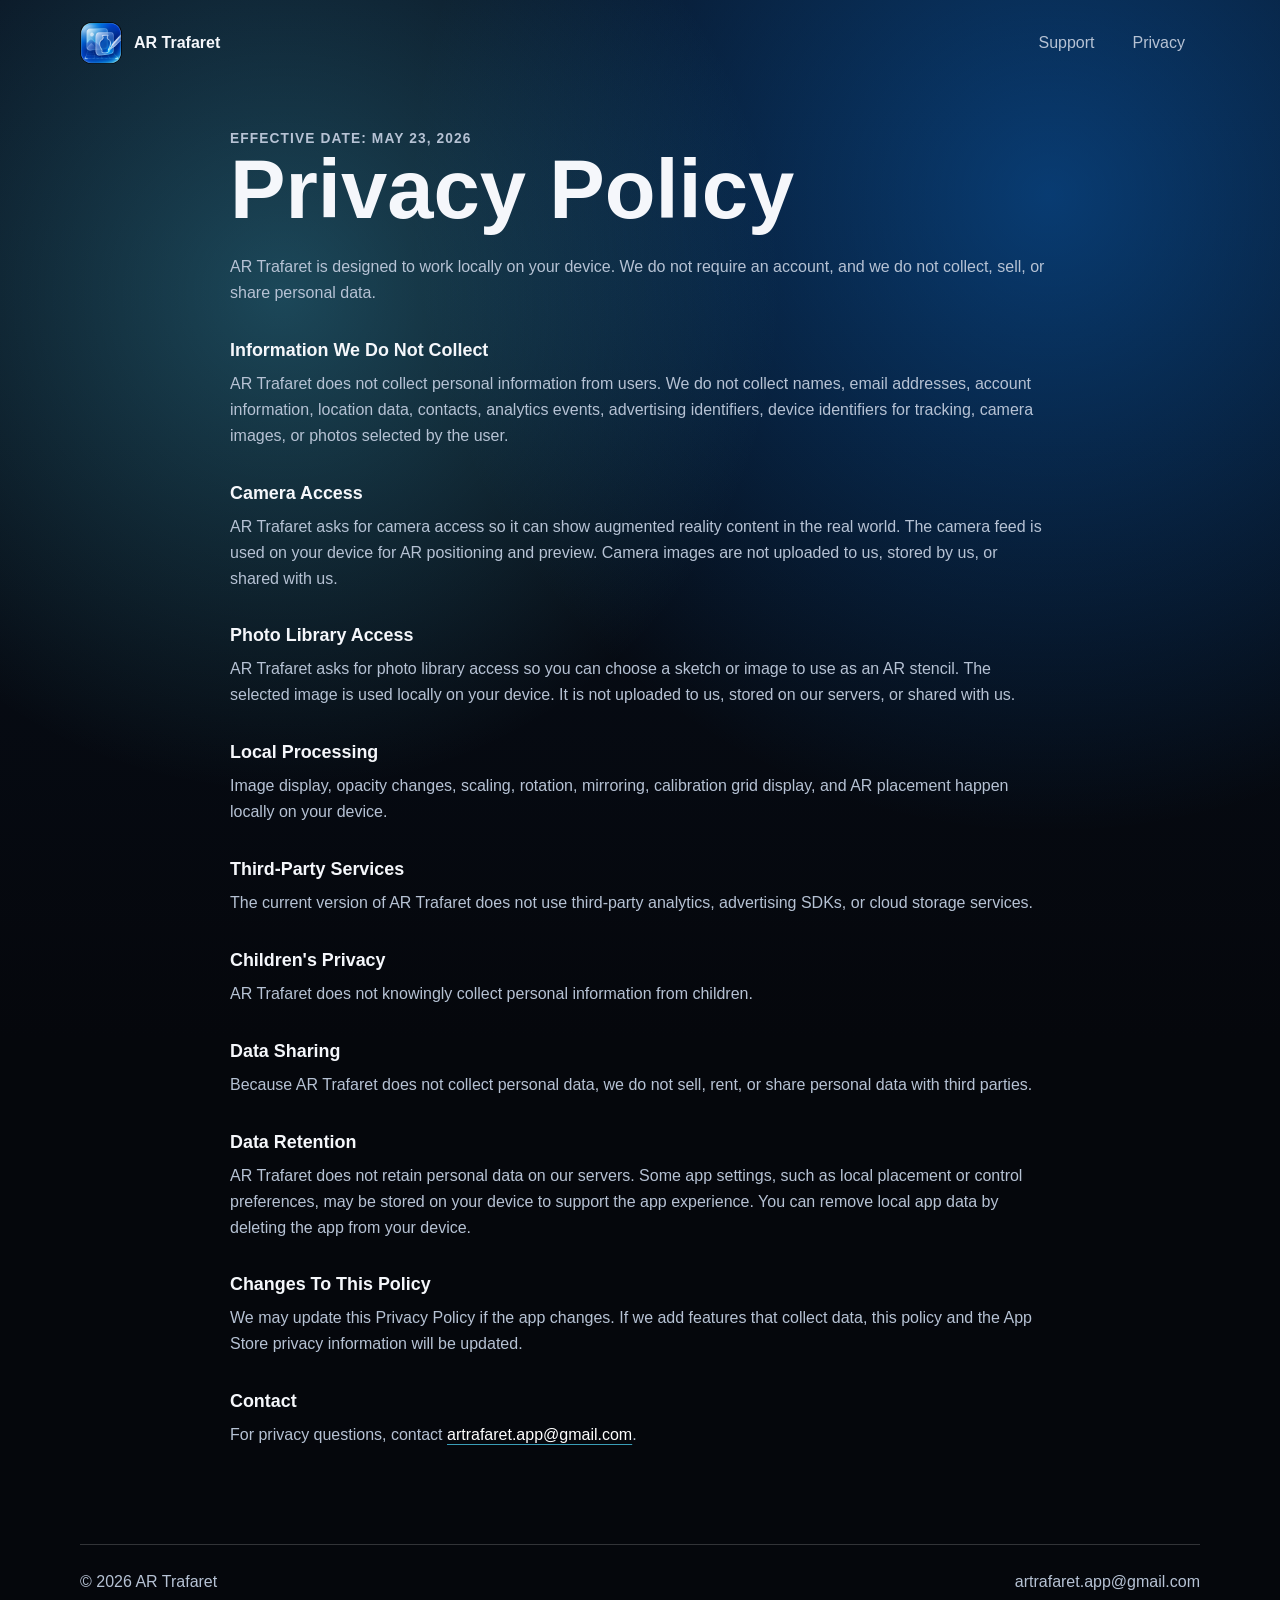
==== privacy.html @ 72edb491 "Add files via upload" ====
<!doctype html>
<html lang="en">
<head>
  <meta charset="utf-8">
  <meta name="viewport" content="width=device-width, initial-scale=1">
  <title>Privacy Policy - AR Trafaret</title>
  <meta name="description" content="Privacy Policy for AR Trafaret.">
  <link rel="stylesheet" href="styles.css">
</head>
<body>
  <header class="site-header">
    <a class="brand" href="index.html" aria-label="AR Trafaret home">
      <img src="assets/app-icon.png" alt="">
      <span>AR Trafaret</span>
    </a>
    <nav>
      <a href="support.html">Support</a>
      <a href="privacy.html">Privacy</a>
    </nav>
  </header>

  <main class="document">
    <p class="eyebrow">Effective date: May 23, 2026</p>
    <h1>Privacy Policy</h1>
    <p>AR Trafaret is designed to work locally on your device. We do not require an account, and we do not collect, sell, or share personal data.</p>

    <h2>Information We Do Not Collect</h2>
    <p>AR Trafaret does not collect personal information from users. We do not collect names, email addresses, account information, location data, contacts, analytics events, advertising identifiers, device identifiers for tracking, camera images, or photos selected by the user.</p>

    <h2>Camera Access</h2>
    <p>AR Trafaret asks for camera access so it can show augmented reality content in the real world. The camera feed is used on your device for AR positioning and preview. Camera images are not uploaded to us, stored by us, or shared with us.</p>

    <h2>Photo Library Access</h2>
    <p>AR Trafaret asks for photo library access so you can choose a sketch or image to use as an AR stencil. The selected image is used locally on your device. It is not uploaded to us, stored on our servers, or shared with us.</p>

    <h2>Local Processing</h2>
    <p>Image display, opacity changes, scaling, rotation, mirroring, calibration grid display, and AR placement happen locally on your device.</p>

    <h2>Third-Party Services</h2>
    <p>The current version of AR Trafaret does not use third-party analytics, advertising SDKs, or cloud storage services.</p>

    <h2>Children's Privacy</h2>
    <p>AR Trafaret does not knowingly collect personal information from children.</p>

    <h2>Data Sharing</h2>
    <p>Because AR Trafaret does not collect personal data, we do not sell, rent, or share personal data with third parties.</p>

    <h2>Data Retention</h2>
    <p>AR Trafaret does not retain personal data on our servers. Some app settings, such as local placement or control preferences, may be stored on your device to support the app experience. You can remove local app data by deleting the app from your device.</p>

    <h2>Changes To This Policy</h2>
    <p>We may update this Privacy Policy if the app changes. If we add features that collect data, this policy and the App Store privacy information will be updated.</p>

    <h2>Contact</h2>
    <p>For privacy questions, contact <a href="mailto:artrafaret.app@gmail.com">artrafaret.app@gmail.com</a>.</p>
  </main>

  <footer>
    <span>© 2026 AR Trafaret</span>
    <a href="mailto:artrafaret.app@gmail.com">artrafaret.app@gmail.com</a>
  </footer>
</body>
</html>
---- styles.css ----
:root {
  color-scheme: dark;
  --bg: #05070c;
  --panel: rgba(255, 255, 255, 0.08);
  --panel-strong: rgba(255, 255, 255, 0.14);
  --text: #f5f7fb;
  --muted: #b6c2d4;
  --line: rgba(255, 255, 255, 0.18);
  --blue: #0a84ff;
  --cyan: #52ddff;
}

* {
  box-sizing: border-box;
}

body {
  margin: 0;
  min-height: 100vh;
  font-family: -apple-system, BlinkMacSystemFont, "SF Pro Display", "SF Pro Text", "Segoe UI", sans-serif;
  color: var(--text);
  background:
    radial-gradient(circle at 22% 18%, rgba(82, 221, 255, 0.28), transparent 30%),
    radial-gradient(circle at 82% 12%, rgba(10, 132, 255, 0.38), transparent 36%),
    linear-gradient(180deg, #08111f 0%, var(--bg) 64%);
}

a {
  color: inherit;
}

.site-header {
  display: flex;
  align-items: center;
  justify-content: space-between;
  width: min(1120px, calc(100% - 32px));
  margin: 0 auto;
  padding: 22px 0;
}

.brand {
  display: inline-flex;
  align-items: center;
  gap: 12px;
  text-decoration: none;
  font-weight: 700;
}

.brand img {
  width: 42px;
  height: 42px;
  border-radius: 12px;
}

nav {
  display: flex;
  gap: 8px;
}

nav a {
  padding: 10px 14px;
  color: var(--muted);
  text-decoration: none;
  border: 1px solid transparent;
  border-radius: 14px;
}

nav a:hover {
  color: var(--text);
  border-color: var(--line);
  background: var(--panel);
}

.hero {
  display: grid;
  grid-template-columns: minmax(0, 1fr) minmax(280px, 420px);
  align-items: center;
  gap: 52px;
  width: min(1120px, calc(100% - 32px));
  min-height: calc(100vh - 180px);
  margin: 0 auto;
  padding: 34px 0 78px;
}

.eyebrow {
  margin: 0 0 14px;
  color: var(--cyan);
  font-size: 0.86rem;
  font-weight: 700;
  letter-spacing: 0.08em;
  text-transform: uppercase;
}

h1 {
  margin: 0;
  max-width: 780px;
  font-size: clamp(3rem, 7vw, 6.4rem);
  line-height: 0.96;
  letter-spacing: 0;
}

.lead {
  max-width: 620px;
  margin: 24px 0 0;
  color: var(--muted);
  font-size: clamp(1.2rem, 2vw, 1.6rem);
  line-height: 1.38;
}

.hero-visual {
  position: relative;
}

.hero-visual img {
  display: block;
  width: 100%;
  border-radius: 26%;
  filter: drop-shadow(0 32px 80px rgba(0, 132, 255, 0.34));
}

.features {
  display: grid;
  grid-template-columns: repeat(3, 1fr);
  gap: 14px;
  width: min(1120px, calc(100% - 32px));
  margin: -42px auto 64px;
}

article {
  min-height: 180px;
  padding: 22px;
  border: 1px solid var(--line);
  border-radius: 24px;
  background: var(--panel);
  backdrop-filter: blur(22px);
}

article h2,
.document h2 {
  margin: 0 0 10px;
  font-size: 1.12rem;
}

article p,
.document p {
  margin: 0;
  color: var(--muted);
  line-height: 1.62;
}

.document {
  width: min(820px, calc(100% - 32px));
  margin: 0 auto 72px;
  padding: 42px 0 24px;
}

.document h1 {
  margin-bottom: 24px;
  font-size: clamp(2.6rem, 7vw, 5.2rem);
}

.document h2 {
  margin-top: 34px;
}

.document a {
  color: white;
  text-decoration-color: rgba(82, 221, 255, 0.7);
  text-underline-offset: 4px;
}

footer {
  display: flex;
  justify-content: space-between;
  gap: 18px;
  width: min(1120px, calc(100% - 32px));
  margin: 0 auto;
  padding: 28px 0 34px;
  color: var(--muted);
  border-top: 1px solid var(--line);
}

footer a {
  color: var(--muted);
  text-decoration: none;
}

@media (max-width: 760px) {
  .site-header,
  footer {
    align-items: flex-start;
    flex-direction: column;
  }

  .hero {
    grid-template-columns: 1fr;
    min-height: auto;
    padding-top: 22px;
  }

  .hero-visual {
    max-width: 320px;
  }

  .features {
    grid-template-columns: 1fr;
    margin-top: 0;
  }
}
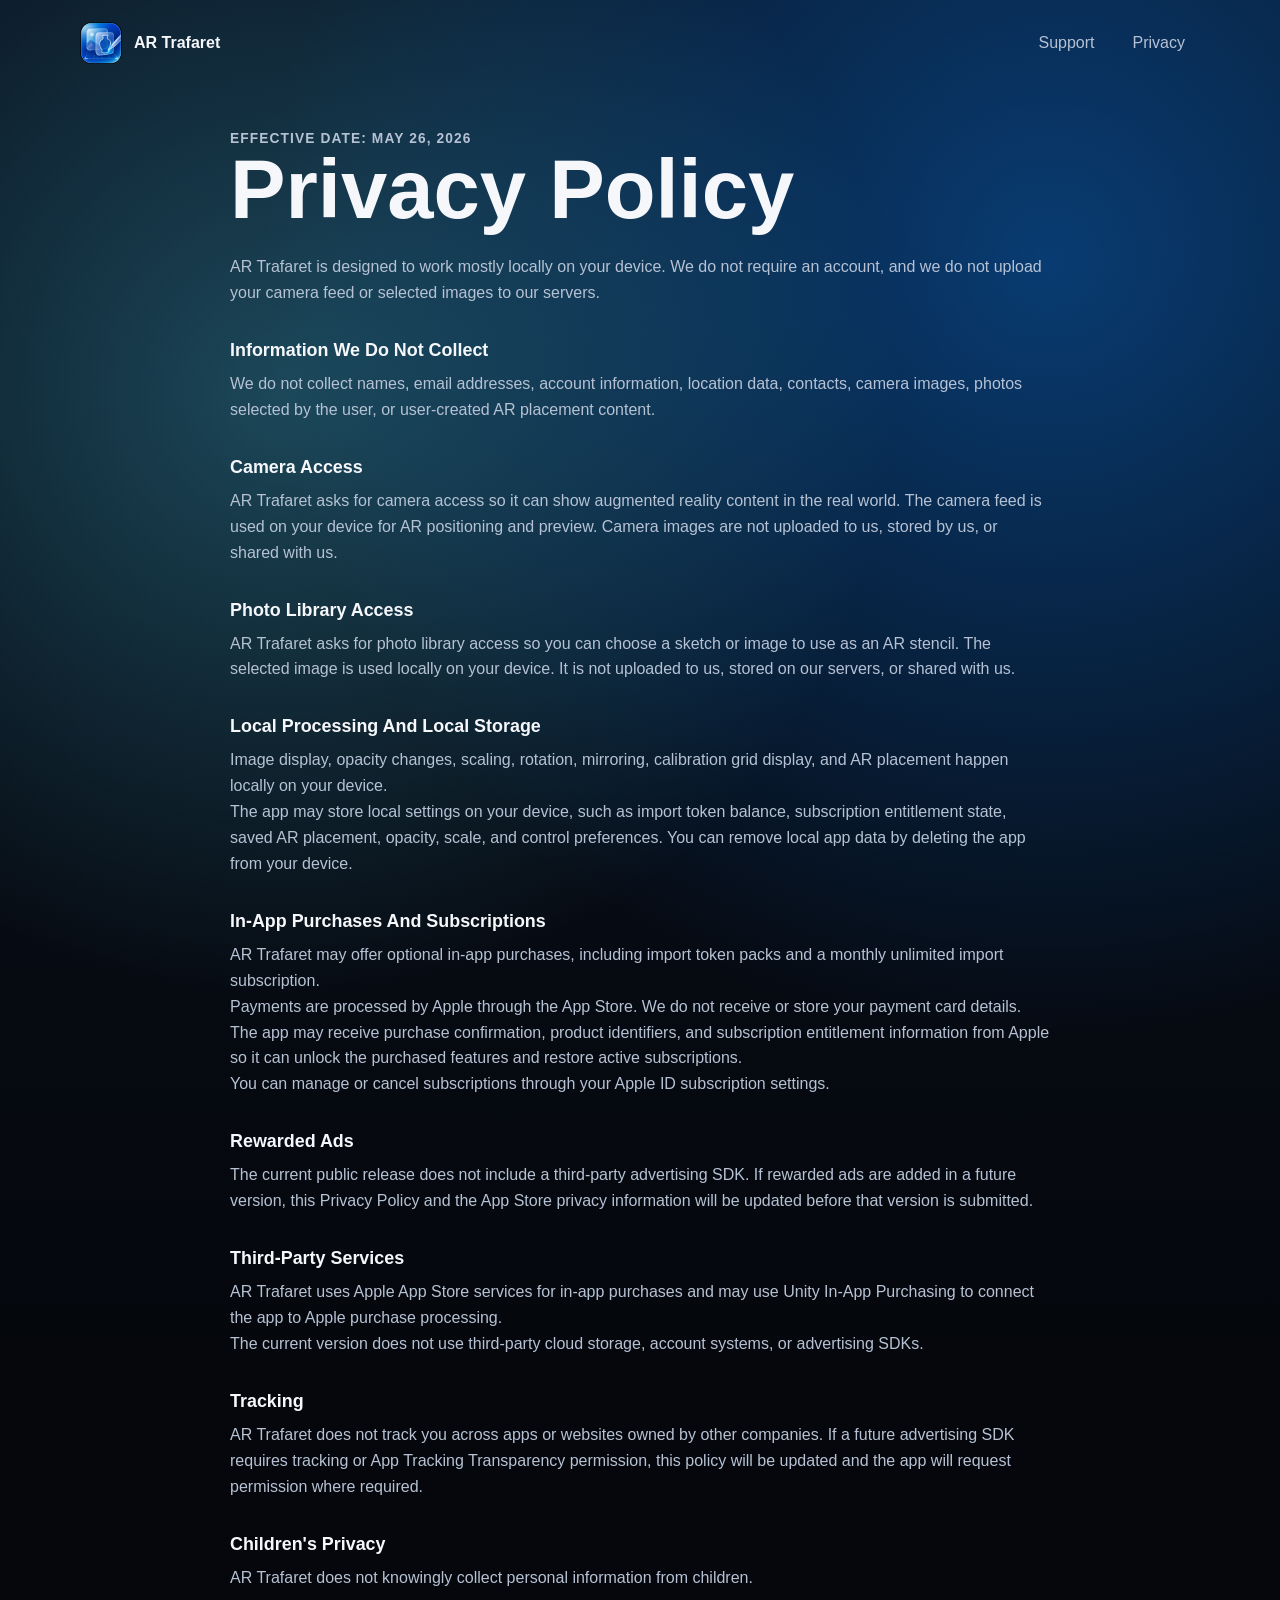
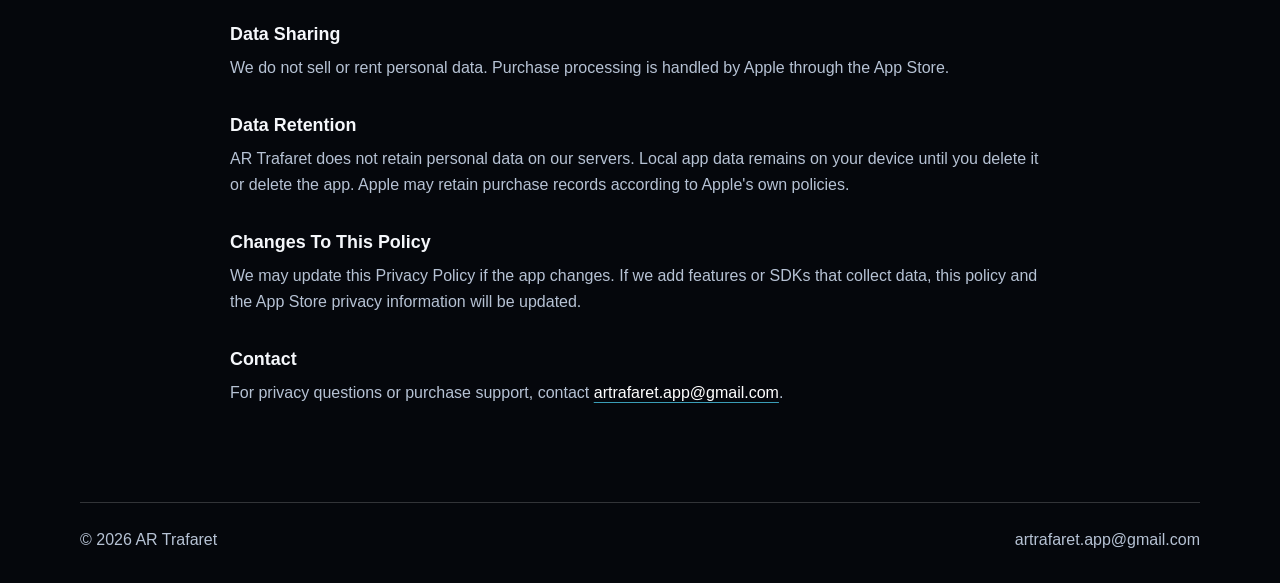
==== commit 5367f275: "Update privacy and purchase support pages" ====
--- a/privacy.html
+++ b/privacy.html
@@ -20,12 +20,12 @@
   </header>
 
   <main class="document">
-    <p class="eyebrow">Effective date: May 23, 2026</p>
+    <p class="eyebrow">Effective date: May 26, 2026</p>
     <h1>Privacy Policy</h1>
-    <p>AR Trafaret is designed to work locally on your device. We do not require an account, and we do not collect, sell, or share personal data.</p>
+    <p>AR Trafaret is designed to work mostly locally on your device. We do not require an account, and we do not upload your camera feed or selected images to our servers.</p>
 
     <h2>Information We Do Not Collect</h2>
-    <p>AR Trafaret does not collect personal information from users. We do not collect names, email addresses, account information, location data, contacts, analytics events, advertising identifiers, device identifiers for tracking, camera images, or photos selected by the user.</p>
+    <p>We do not collect names, email addresses, account information, location data, contacts, camera images, photos selected by the user, or user-created AR placement content.</p>
 
     <h2>Camera Access</h2>
     <p>AR Trafaret asks for camera access so it can show augmented reality content in the real world. The camera feed is used on your device for AR positioning and preview. Camera images are not uploaded to us, stored by us, or shared with us.</p>
@@ -33,26 +33,39 @@
     <h2>Photo Library Access</h2>
     <p>AR Trafaret asks for photo library access so you can choose a sketch or image to use as an AR stencil. The selected image is used locally on your device. It is not uploaded to us, stored on our servers, or shared with us.</p>
 
-    <h2>Local Processing</h2>
+    <h2>Local Processing And Local Storage</h2>
     <p>Image display, opacity changes, scaling, rotation, mirroring, calibration grid display, and AR placement happen locally on your device.</p>
+    <p>The app may store local settings on your device, such as import token balance, subscription entitlement state, saved AR placement, opacity, scale, and control preferences. You can remove local app data by deleting the app from your device.</p>
+
+    <h2>In-App Purchases And Subscriptions</h2>
+    <p>AR Trafaret may offer optional in-app purchases, including import token packs and a monthly unlimited import subscription.</p>
+    <p>Payments are processed by Apple through the App Store. We do not receive or store your payment card details. The app may receive purchase confirmation, product identifiers, and subscription entitlement information from Apple so it can unlock the purchased features and restore active subscriptions.</p>
+    <p>You can manage or cancel subscriptions through your Apple ID subscription settings.</p>
+
+    <h2>Rewarded Ads</h2>
+    <p>The current public release does not include a third-party advertising SDK. If rewarded ads are added in a future version, this Privacy Policy and the App Store privacy information will be updated before that version is submitted.</p>
 
     <h2>Third-Party Services</h2>
-    <p>The current version of AR Trafaret does not use third-party analytics, advertising SDKs, or cloud storage services.</p>
+    <p>AR Trafaret uses Apple App Store services for in-app purchases and may use Unity In-App Purchasing to connect the app to Apple purchase processing.</p>
+    <p>The current version does not use third-party cloud storage, account systems, or advertising SDKs.</p>
+
+    <h2>Tracking</h2>
+    <p>AR Trafaret does not track you across apps or websites owned by other companies. If a future advertising SDK requires tracking or App Tracking Transparency permission, this policy will be updated and the app will request permission where required.</p>
 
     <h2>Children's Privacy</h2>
     <p>AR Trafaret does not knowingly collect personal information from children.</p>
 
     <h2>Data Sharing</h2>
-    <p>Because AR Trafaret does not collect personal data, we do not sell, rent, or share personal data with third parties.</p>
+    <p>We do not sell or rent personal data. Purchase processing is handled by Apple through the App Store.</p>
 
     <h2>Data Retention</h2>
-    <p>AR Trafaret does not retain personal data on our servers. Some app settings, such as local placement or control preferences, may be stored on your device to support the app experience. You can remove local app data by deleting the app from your device.</p>
+    <p>AR Trafaret does not retain personal data on our servers. Local app data remains on your device until you delete it or delete the app. Apple may retain purchase records according to Apple's own policies.</p>
 
     <h2>Changes To This Policy</h2>
-    <p>We may update this Privacy Policy if the app changes. If we add features that collect data, this policy and the App Store privacy information will be updated.</p>
+    <p>We may update this Privacy Policy if the app changes. If we add features or SDKs that collect data, this policy and the App Store privacy information will be updated.</p>
 
     <h2>Contact</h2>
-    <p>For privacy questions, contact <a href="mailto:artrafaret.app@gmail.com">artrafaret.app@gmail.com</a>.</p>
+    <p>For privacy questions or purchase support, contact <a href="mailto:artrafaret.app@gmail.com">artrafaret.app@gmail.com</a>.</p>
   </main>
 
   <footer>
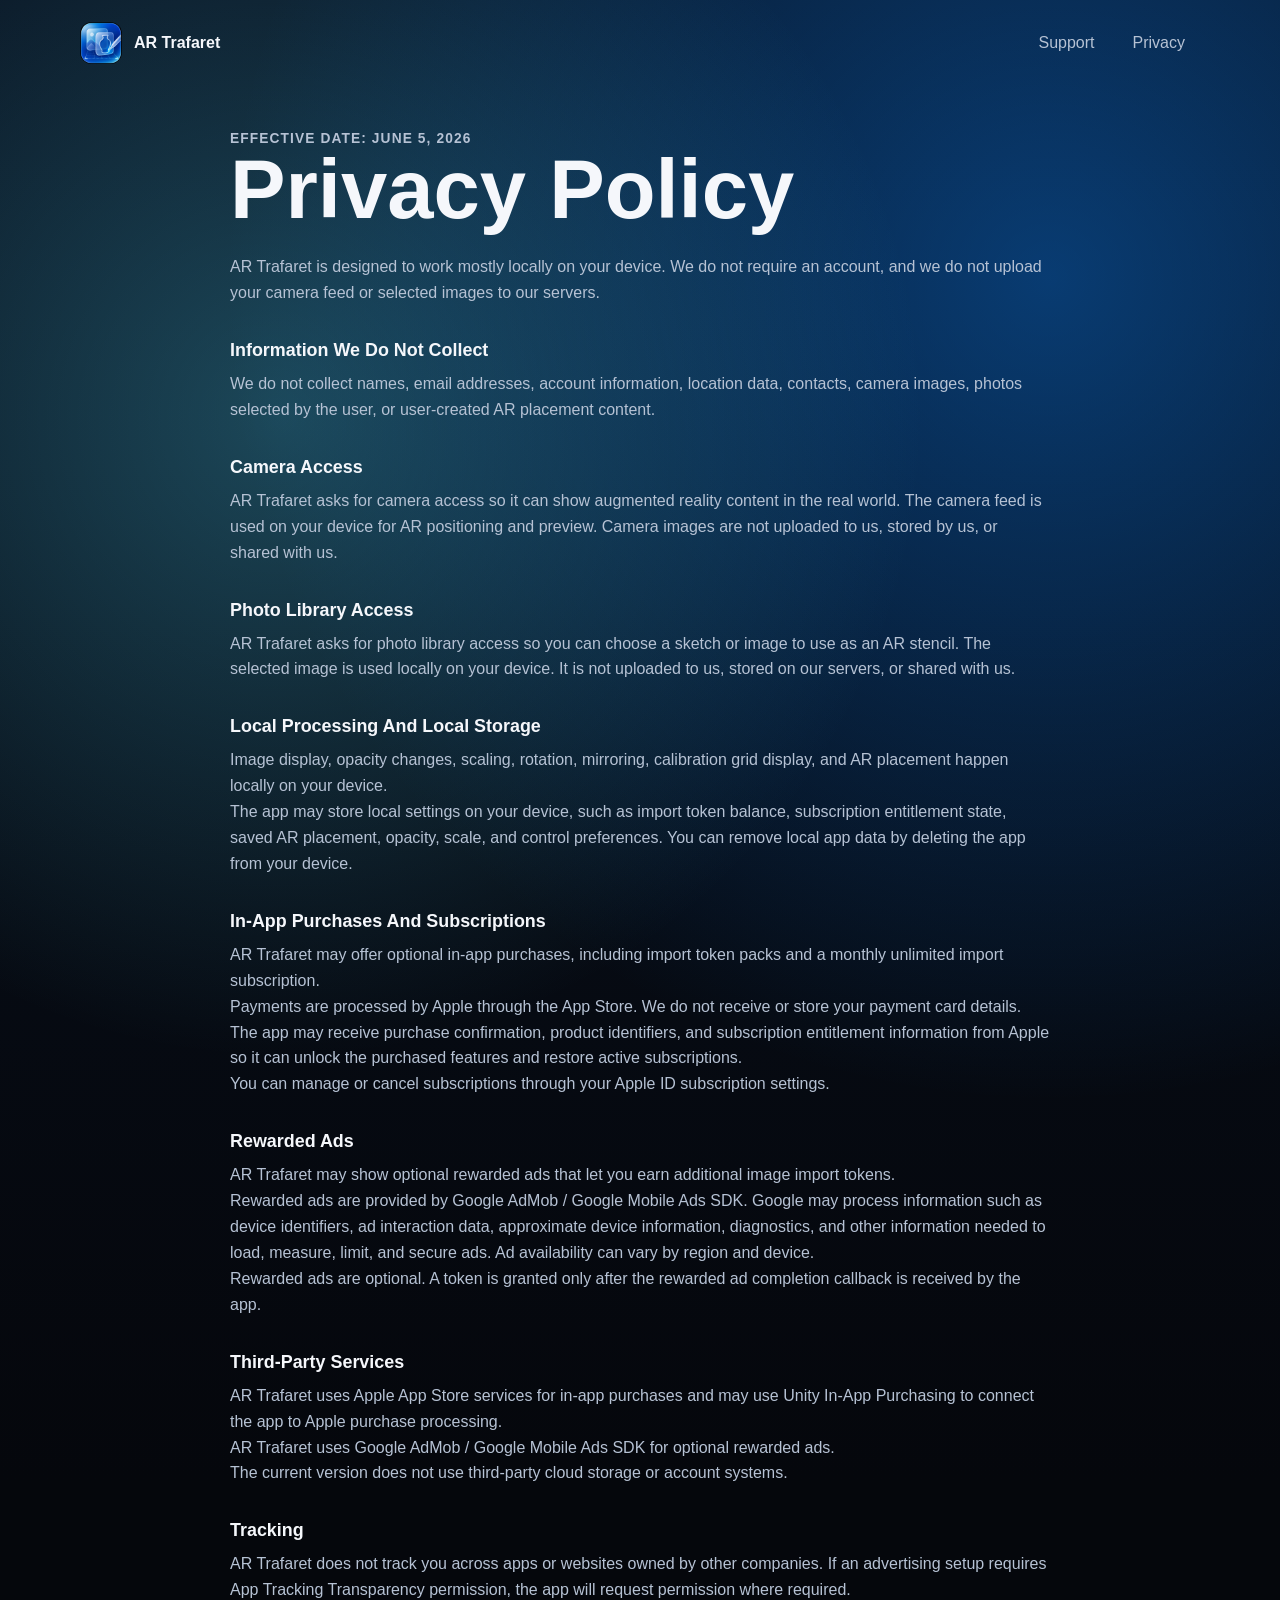
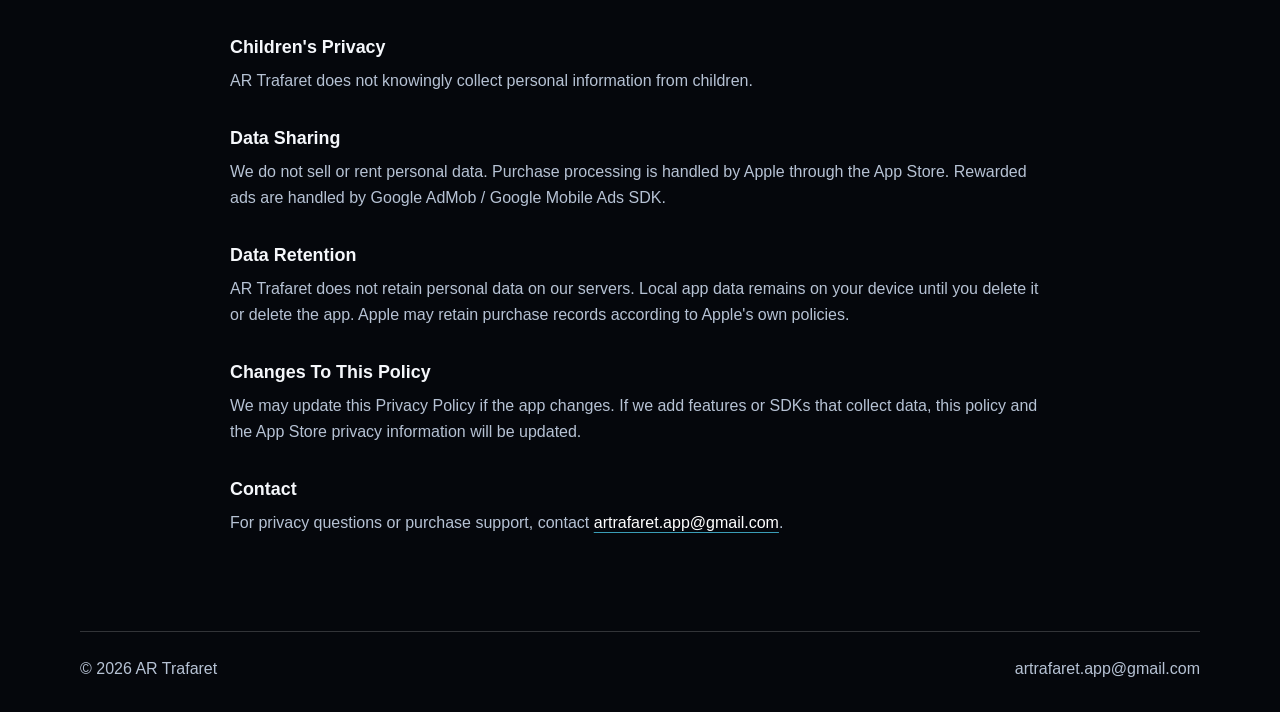
==== commit 91c23857: "Update privacy policy for rewarded ads" ====
--- a/privacy.html
+++ b/privacy.html
@@ -20,7 +20,7 @@
   </header>
 
   <main class="document">
-    <p class="eyebrow">Effective date: May 26, 2026</p>
+    <p class="eyebrow">Effective date: June 5, 2026</p>
     <h1>Privacy Policy</h1>
     <p>AR Trafaret is designed to work mostly locally on your device. We do not require an account, and we do not upload your camera feed or selected images to our servers.</p>
 
@@ -43,20 +43,23 @@
     <p>You can manage or cancel subscriptions through your Apple ID subscription settings.</p>
 
     <h2>Rewarded Ads</h2>
-    <p>The current public release does not include a third-party advertising SDK. If rewarded ads are added in a future version, this Privacy Policy and the App Store privacy information will be updated before that version is submitted.</p>
+    <p>AR Trafaret may show optional rewarded ads that let you earn additional image import tokens.</p>
+    <p>Rewarded ads are provided by Google AdMob / Google Mobile Ads SDK. Google may process information such as device identifiers, ad interaction data, approximate device information, diagnostics, and other information needed to load, measure, limit, and secure ads. Ad availability can vary by region and device.</p>
+    <p>Rewarded ads are optional. A token is granted only after the rewarded ad completion callback is received by the app.</p>
 
     <h2>Third-Party Services</h2>
     <p>AR Trafaret uses Apple App Store services for in-app purchases and may use Unity In-App Purchasing to connect the app to Apple purchase processing.</p>
-    <p>The current version does not use third-party cloud storage, account systems, or advertising SDKs.</p>
+    <p>AR Trafaret uses Google AdMob / Google Mobile Ads SDK for optional rewarded ads.</p>
+    <p>The current version does not use third-party cloud storage or account systems.</p>
 
     <h2>Tracking</h2>
-    <p>AR Trafaret does not track you across apps or websites owned by other companies. If a future advertising SDK requires tracking or App Tracking Transparency permission, this policy will be updated and the app will request permission where required.</p>
+    <p>AR Trafaret does not track you across apps or websites owned by other companies. If an advertising setup requires App Tracking Transparency permission, the app will request permission where required.</p>
 
     <h2>Children's Privacy</h2>
     <p>AR Trafaret does not knowingly collect personal information from children.</p>
 
     <h2>Data Sharing</h2>
-    <p>We do not sell or rent personal data. Purchase processing is handled by Apple through the App Store.</p>
+    <p>We do not sell or rent personal data. Purchase processing is handled by Apple through the App Store. Rewarded ads are handled by Google AdMob / Google Mobile Ads SDK.</p>
 
     <h2>Data Retention</h2>
     <p>AR Trafaret does not retain personal data on our servers. Local app data remains on your device until you delete it or delete the app. Apple may retain purchase records according to Apple's own policies.</p>
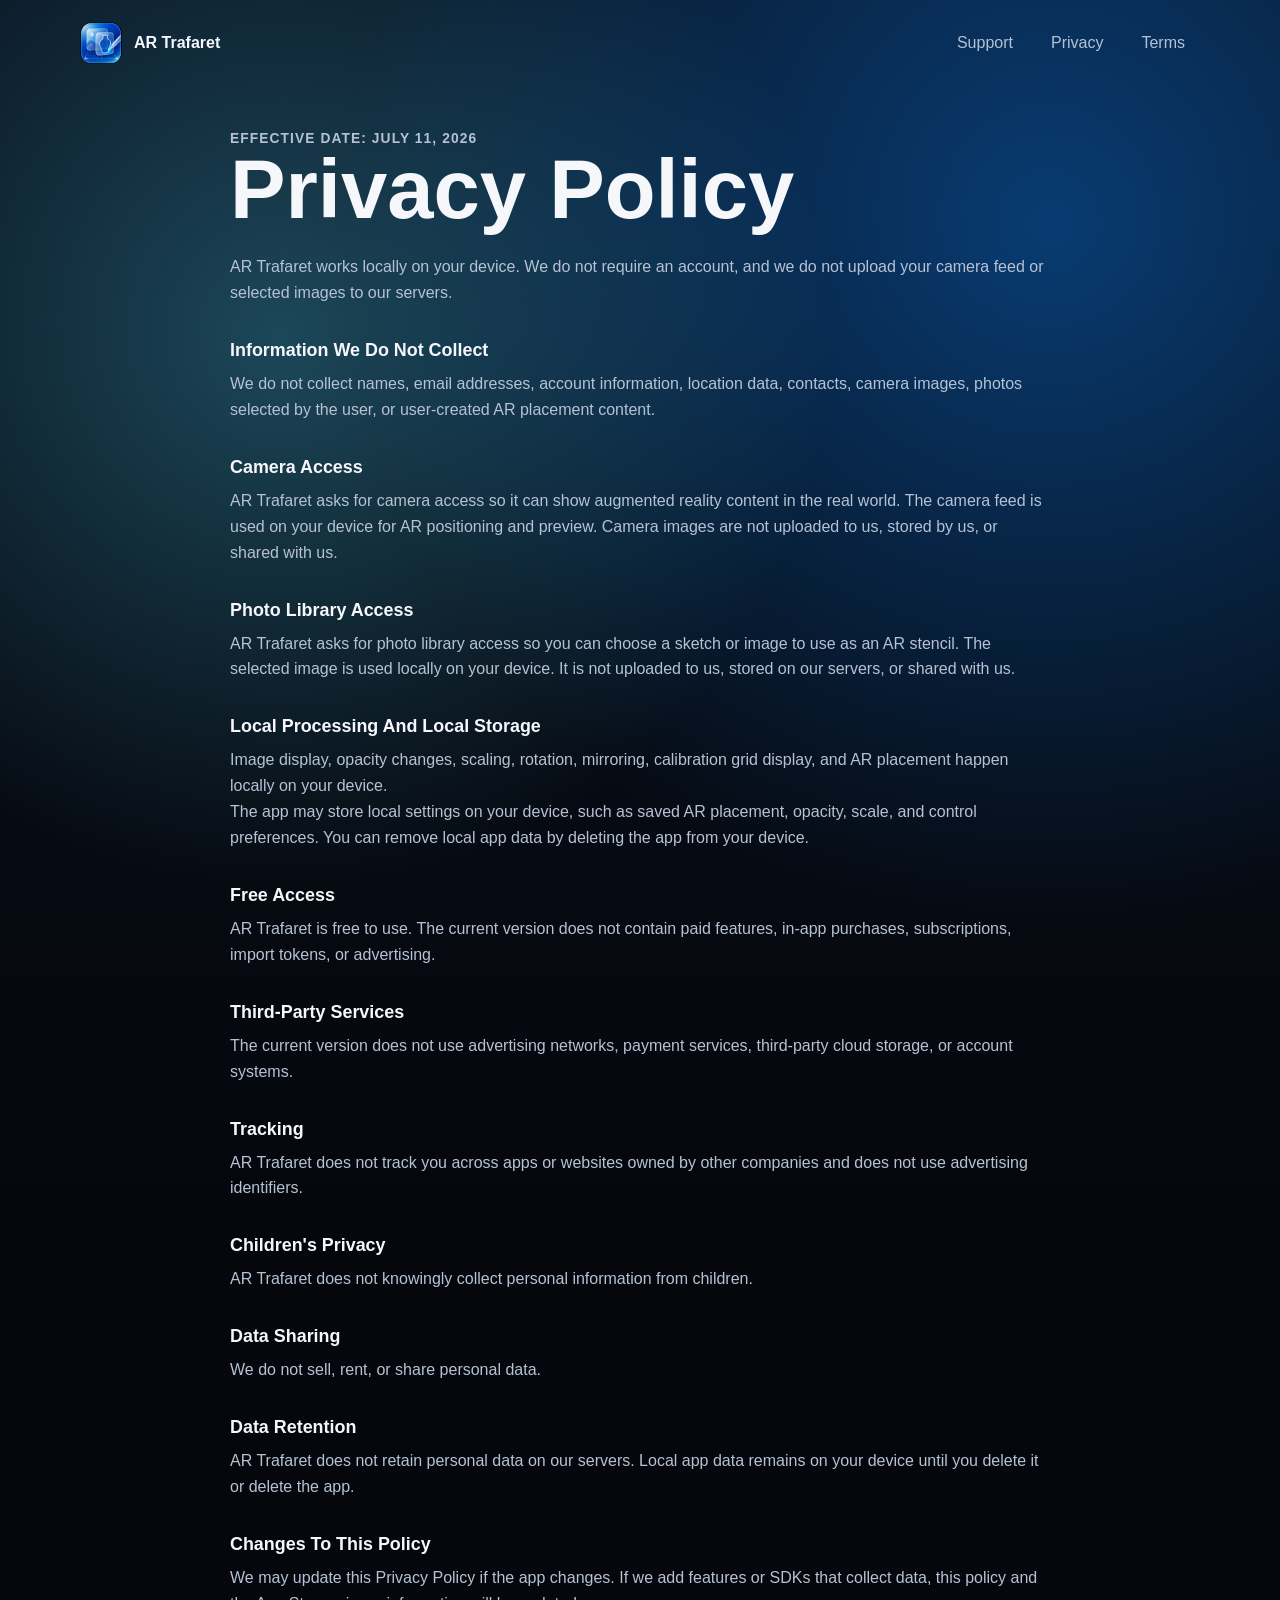
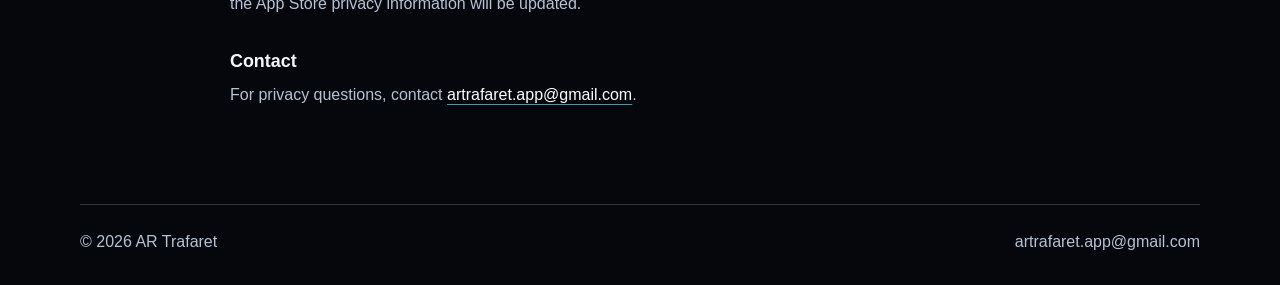
==== commit eddc3370: "Add files via upload" ====
--- a/privacy.html
+++ b/privacy.html
@@ -16,13 +16,14 @@
     <nav>
       <a href="support.html">Support</a>
       <a href="privacy.html">Privacy</a>
+      <a href="terms.html">Terms</a>
     </nav>
   </header>
 
   <main class="document">
-    <p class="eyebrow">Effective date: June 5, 2026</p>
+    <p class="eyebrow">Effective date: July 11, 2026</p>
     <h1>Privacy Policy</h1>
-    <p>AR Trafaret is designed to work mostly locally on your device. We do not require an account, and we do not upload your camera feed or selected images to our servers.</p>
+    <p>AR Trafaret works locally on your device. We do not require an account, and we do not upload your camera feed or selected images to our servers.</p>
 
     <h2>Information We Do Not Collect</h2>
     <p>We do not collect names, email addresses, account information, location data, contacts, camera images, photos selected by the user, or user-created AR placement content.</p>
@@ -35,40 +36,31 @@
 
     <h2>Local Processing And Local Storage</h2>
     <p>Image display, opacity changes, scaling, rotation, mirroring, calibration grid display, and AR placement happen locally on your device.</p>
-    <p>The app may store local settings on your device, such as import token balance, subscription entitlement state, saved AR placement, opacity, scale, and control preferences. You can remove local app data by deleting the app from your device.</p>
+    <p>The app may store local settings on your device, such as saved AR placement, opacity, scale, and control preferences. You can remove local app data by deleting the app from your device.</p>
 
-    <h2>In-App Purchases And Subscriptions</h2>
-    <p>AR Trafaret may offer optional in-app purchases, including import token packs and a monthly unlimited import subscription.</p>
-    <p>Payments are processed by Apple through the App Store. We do not receive or store your payment card details. The app may receive purchase confirmation, product identifiers, and subscription entitlement information from Apple so it can unlock the purchased features and restore active subscriptions.</p>
-    <p>You can manage or cancel subscriptions through your Apple ID subscription settings.</p>
-
-    <h2>Rewarded Ads</h2>
-    <p>AR Trafaret may show optional rewarded ads that let you earn additional image import tokens.</p>
-    <p>Rewarded ads are provided by Google AdMob / Google Mobile Ads SDK. Google may process information such as device identifiers, ad interaction data, approximate device information, diagnostics, and other information needed to load, measure, limit, and secure ads. Ad availability can vary by region and device.</p>
-    <p>Rewarded ads are optional. A token is granted only after the rewarded ad completion callback is received by the app.</p>
+    <h2>Free Access</h2>
+    <p>AR Trafaret is free to use. The current version does not contain paid features, in-app purchases, subscriptions, import tokens, or advertising.</p>
 
     <h2>Third-Party Services</h2>
-    <p>AR Trafaret uses Apple App Store services for in-app purchases and may use Unity In-App Purchasing to connect the app to Apple purchase processing.</p>
-    <p>AR Trafaret uses Google AdMob / Google Mobile Ads SDK for optional rewarded ads.</p>
-    <p>The current version does not use third-party cloud storage or account systems.</p>
+    <p>The current version does not use advertising networks, payment services, third-party cloud storage, or account systems.</p>
 
     <h2>Tracking</h2>
-    <p>AR Trafaret does not track you across apps or websites owned by other companies. If an advertising setup requires App Tracking Transparency permission, the app will request permission where required.</p>
+    <p>AR Trafaret does not track you across apps or websites owned by other companies and does not use advertising identifiers.</p>
 
     <h2>Children's Privacy</h2>
     <p>AR Trafaret does not knowingly collect personal information from children.</p>
 
     <h2>Data Sharing</h2>
-    <p>We do not sell or rent personal data. Purchase processing is handled by Apple through the App Store. Rewarded ads are handled by Google AdMob / Google Mobile Ads SDK.</p>
+    <p>We do not sell, rent, or share personal data.</p>
 
     <h2>Data Retention</h2>
-    <p>AR Trafaret does not retain personal data on our servers. Local app data remains on your device until you delete it or delete the app. Apple may retain purchase records according to Apple's own policies.</p>
+    <p>AR Trafaret does not retain personal data on our servers. Local app data remains on your device until you delete it or delete the app.</p>
 
     <h2>Changes To This Policy</h2>
     <p>We may update this Privacy Policy if the app changes. If we add features or SDKs that collect data, this policy and the App Store privacy information will be updated.</p>
 
     <h2>Contact</h2>
-    <p>For privacy questions or purchase support, contact <a href="mailto:artrafaret.app@gmail.com">artrafaret.app@gmail.com</a>.</p>
+    <p>For privacy questions, contact <a href="mailto:artrafaret.app@gmail.com">artrafaret.app@gmail.com</a>.</p>
   </main>
 
   <footer>
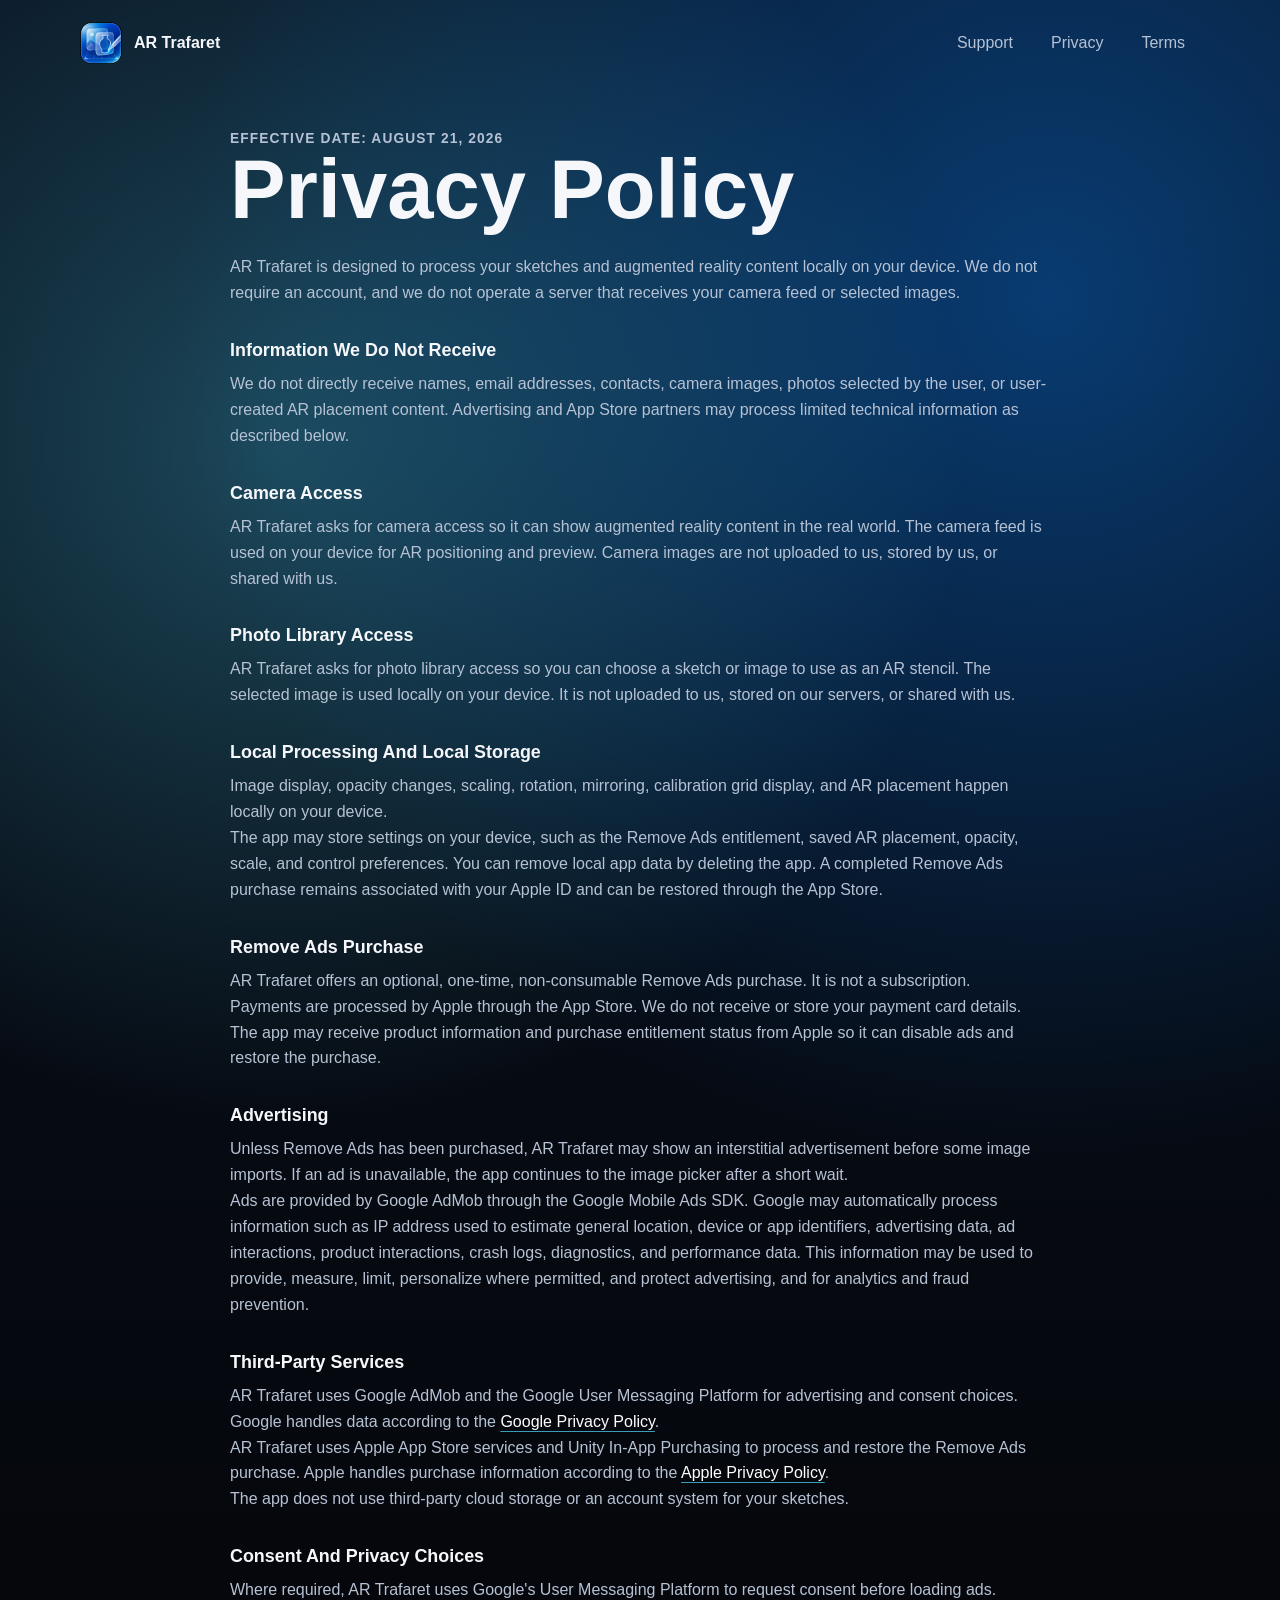
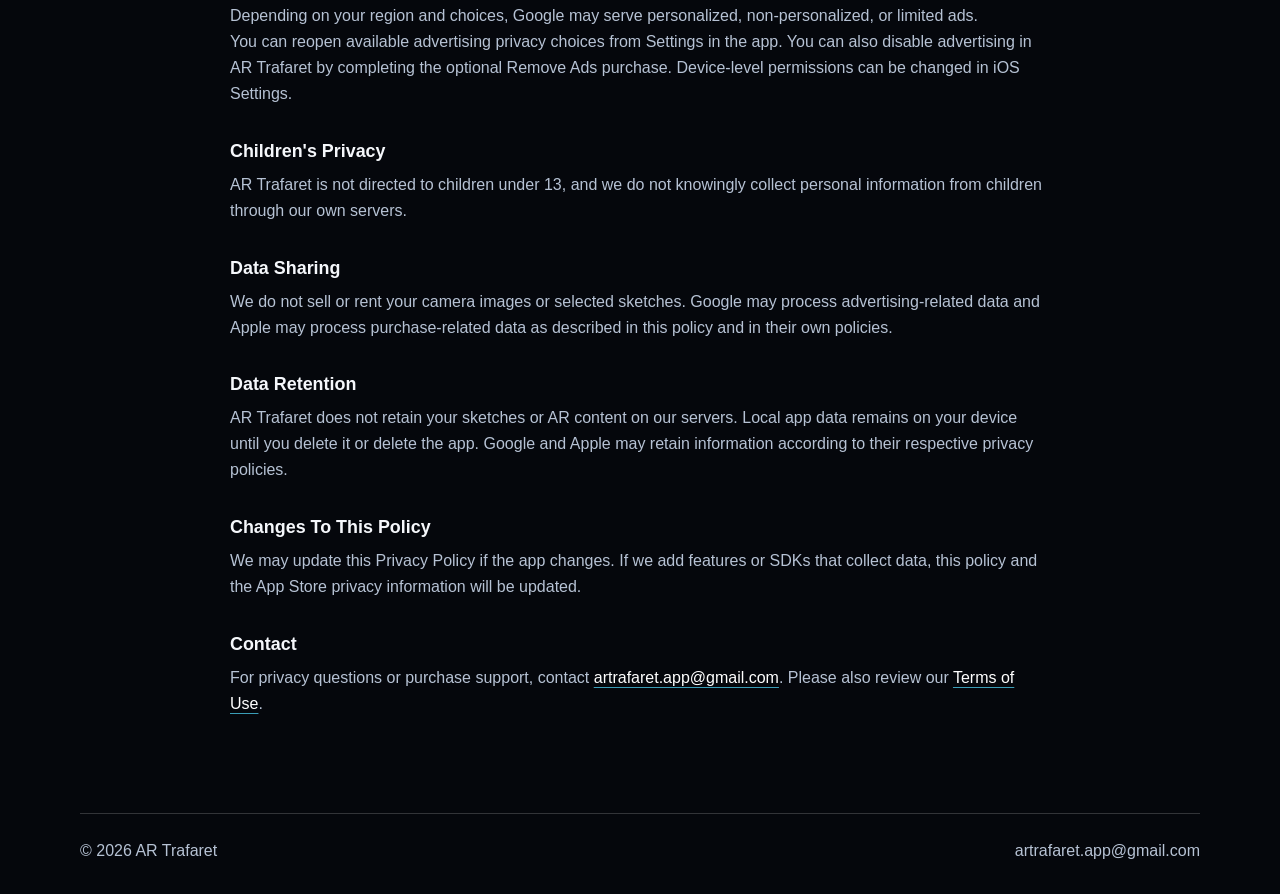
==== commit 0fba2165: "Update Privacy Policy for ads and Remove Ads Updated effective date and clarified data handling prac" ====
--- a/privacy.html
+++ b/privacy.html
@@ -21,12 +21,12 @@
   </header>
 
   <main class="document">
-    <p class="eyebrow">Effective date: July 11, 2026</p>
+    <p class="eyebrow">Effective date: August 21, 2026</p>
     <h1>Privacy Policy</h1>
-    <p>AR Trafaret works locally on your device. We do not require an account, and we do not upload your camera feed or selected images to our servers.</p>
+    <p>AR Trafaret is designed to process your sketches and augmented reality content locally on your device. We do not require an account, and we do not operate a server that receives your camera feed or selected images.</p>
 
-    <h2>Information We Do Not Collect</h2>
-    <p>We do not collect names, email addresses, account information, location data, contacts, camera images, photos selected by the user, or user-created AR placement content.</p>
+    <h2>Information We Do Not Receive</h2>
+    <p>We do not directly receive names, email addresses, contacts, camera images, photos selected by the user, or user-created AR placement content. Advertising and App Store partners may process limited technical information as described below.</p>
 
     <h2>Camera Access</h2>
     <p>AR Trafaret asks for camera access so it can show augmented reality content in the real world. The camera feed is used on your device for AR positioning and preview. Camera images are not uploaded to us, stored by us, or shared with us.</p>
@@ -36,31 +36,39 @@
 
     <h2>Local Processing And Local Storage</h2>
     <p>Image display, opacity changes, scaling, rotation, mirroring, calibration grid display, and AR placement happen locally on your device.</p>
-    <p>The app may store local settings on your device, such as saved AR placement, opacity, scale, and control preferences. You can remove local app data by deleting the app from your device.</p>
+    <p>The app may store settings on your device, such as the Remove Ads entitlement, saved AR placement, opacity, scale, and control preferences. You can remove local app data by deleting the app. A completed Remove Ads purchase remains associated with your Apple ID and can be restored through the App Store.</p>
 
-    <h2>Free Access</h2>
-    <p>AR Trafaret is free to use. The current version does not contain paid features, in-app purchases, subscriptions, import tokens, or advertising.</p>
+    <h2>Remove Ads Purchase</h2>
+    <p>AR Trafaret offers an optional, one-time, non-consumable Remove Ads purchase. It is not a subscription.</p>
+    <p>Payments are processed by Apple through the App Store. We do not receive or store your payment card details. The app may receive product information and purchase entitlement status from Apple so it can disable ads and restore the purchase.</p>
+
+    <h2>Advertising</h2>
+    <p>Unless Remove Ads has been purchased, AR Trafaret may show an interstitial advertisement before some image imports. If an ad is unavailable, the app continues to the image picker after a short wait.</p>
+    <p>Ads are provided by Google AdMob through the Google Mobile Ads SDK. Google may automatically process information such as IP address used to estimate general location, device or app identifiers, advertising data, ad interactions, product interactions, crash logs, diagnostics, and performance data. This information may be used to provide, measure, limit, personalize where permitted, and protect advertising, and for analytics and fraud prevention.</p>
 
     <h2>Third-Party Services</h2>
-    <p>The current version does not use advertising networks, payment services, third-party cloud storage, or account systems.</p>
+    <p>AR Trafaret uses Google AdMob and the Google User Messaging Platform for advertising and consent choices. Google handles data according to the <a href="https://policies.google.com/privacy">Google Privacy Policy</a>.</p>
+    <p>AR Trafaret uses Apple App Store services and Unity In-App Purchasing to process and restore the Remove Ads purchase. Apple handles purchase information according to the <a href="https://www.apple.com/legal/privacy/">Apple Privacy Policy</a>.</p>
+    <p>The app does not use third-party cloud storage or an account system for your sketches.</p>
 
-    <h2>Tracking</h2>
-    <p>AR Trafaret does not track you across apps or websites owned by other companies and does not use advertising identifiers.</p>
+    <h2>Consent And Privacy Choices</h2>
+    <p>Where required, AR Trafaret uses Google's User Messaging Platform to request consent before loading ads. Depending on your region and choices, Google may serve personalized, non-personalized, or limited ads.</p>
+    <p>You can reopen available advertising privacy choices from Settings in the app. You can also disable advertising in AR Trafaret by completing the optional Remove Ads purchase. Device-level permissions can be changed in iOS Settings.</p>
 
     <h2>Children's Privacy</h2>
-    <p>AR Trafaret does not knowingly collect personal information from children.</p>
+    <p>AR Trafaret is not directed to children under 13, and we do not knowingly collect personal information from children through our own servers.</p>
 
     <h2>Data Sharing</h2>
-    <p>We do not sell, rent, or share personal data.</p>
+    <p>We do not sell or rent your camera images or selected sketches. Google may process advertising-related data and Apple may process purchase-related data as described in this policy and in their own policies.</p>
 
     <h2>Data Retention</h2>
-    <p>AR Trafaret does not retain personal data on our servers. Local app data remains on your device until you delete it or delete the app.</p>
+    <p>AR Trafaret does not retain your sketches or AR content on our servers. Local app data remains on your device until you delete it or delete the app. Google and Apple may retain information according to their respective privacy policies.</p>
 
     <h2>Changes To This Policy</h2>
     <p>We may update this Privacy Policy if the app changes. If we add features or SDKs that collect data, this policy and the App Store privacy information will be updated.</p>
 
     <h2>Contact</h2>
-    <p>For privacy questions, contact <a href="mailto:artrafaret.app@gmail.com">artrafaret.app@gmail.com</a>.</p>
+    <p>For privacy questions or purchase support, contact <a href="mailto:artrafaret.app@gmail.com">artrafaret.app@gmail.com</a>. Please also review our <a href="terms.html">Terms of Use</a>.</p>
   </main>
 
   <footer>
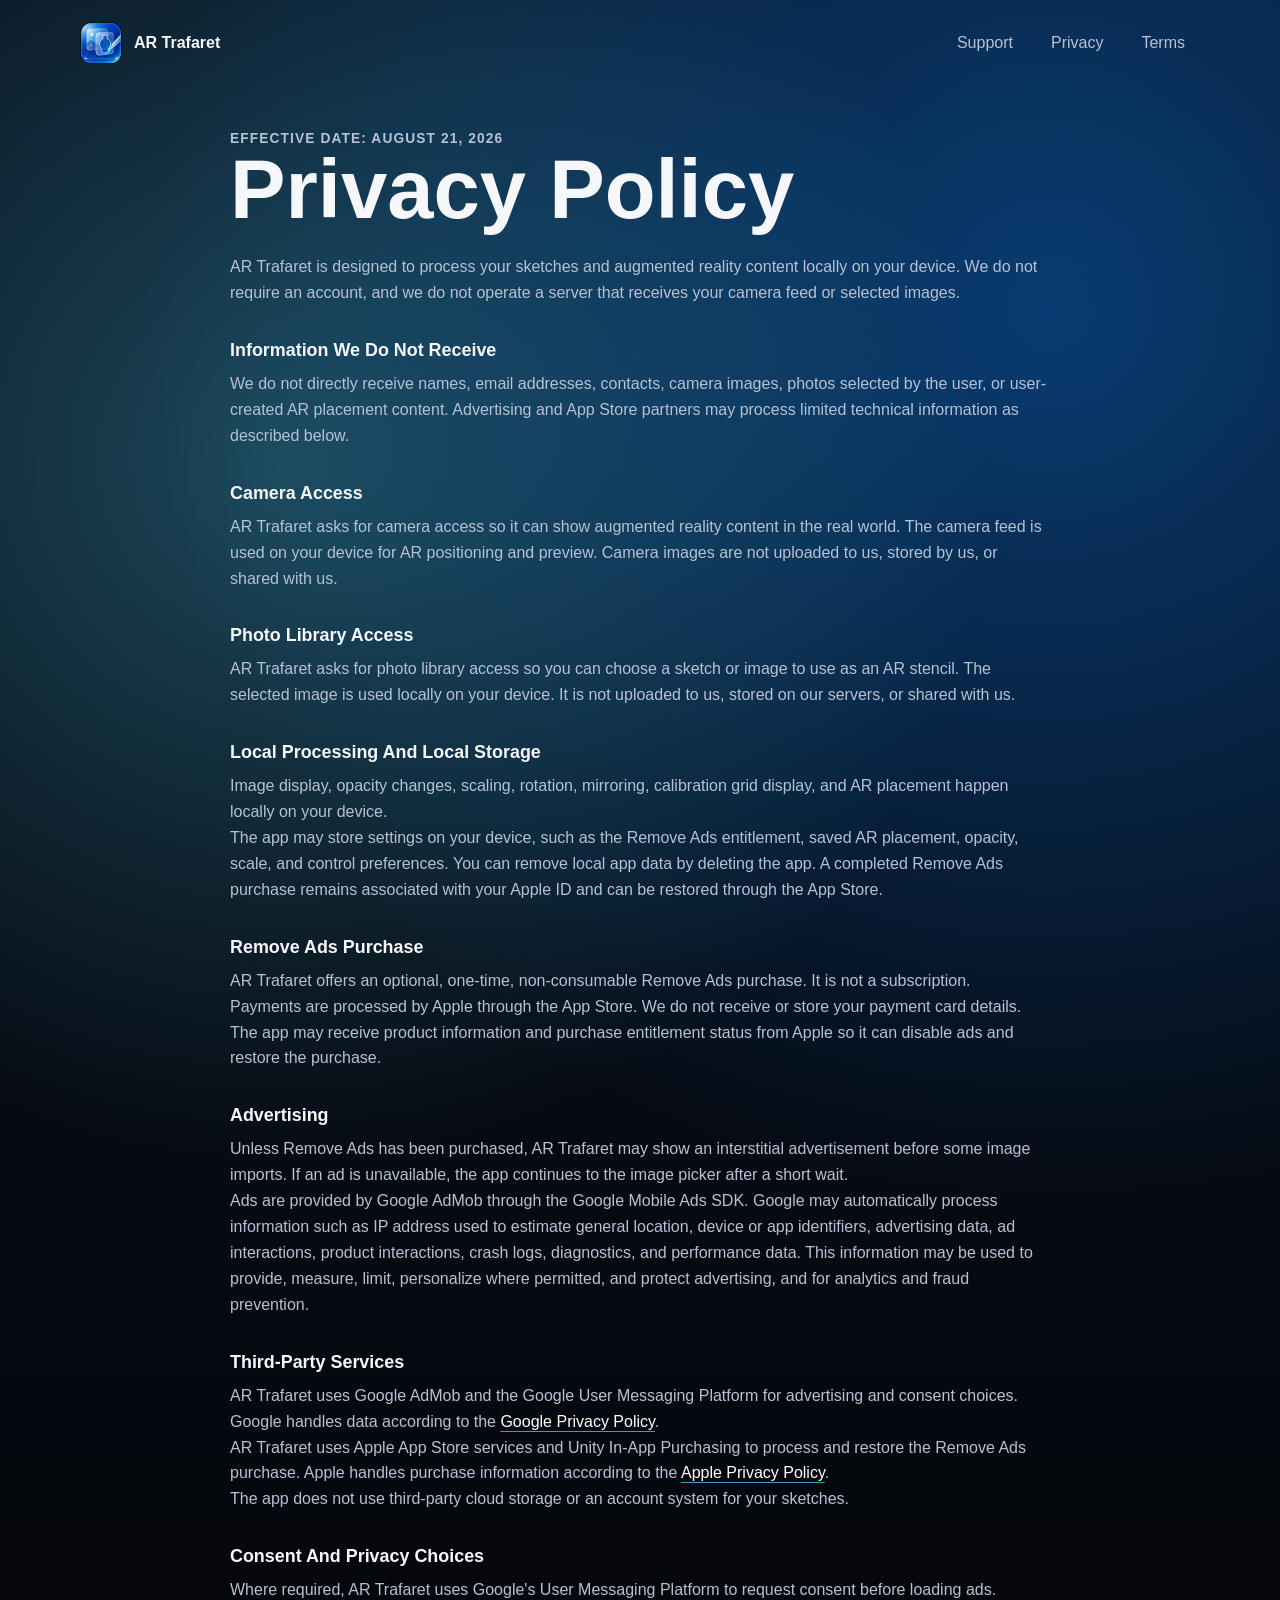
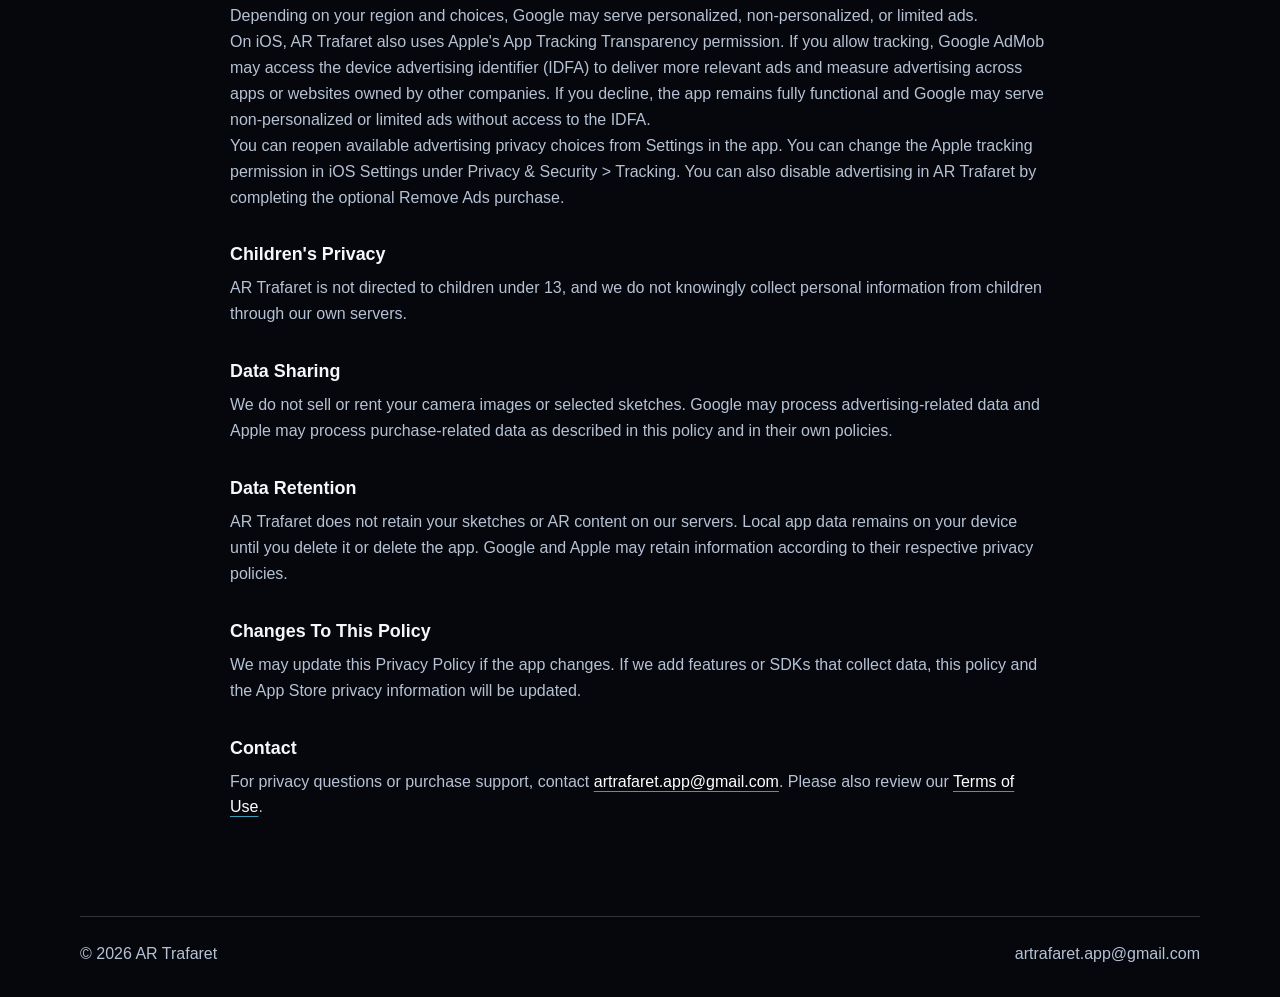
==== commit 9ac149a5: "Update privacy policy for ATT and IDFA Added information about Apple's App Tracking Transparency and" ====
--- a/privacy.html
+++ b/privacy.html
@@ -53,7 +53,8 @@
 
     <h2>Consent And Privacy Choices</h2>
     <p>Where required, AR Trafaret uses Google's User Messaging Platform to request consent before loading ads. Depending on your region and choices, Google may serve personalized, non-personalized, or limited ads.</p>
-    <p>You can reopen available advertising privacy choices from Settings in the app. You can also disable advertising in AR Trafaret by completing the optional Remove Ads purchase. Device-level permissions can be changed in iOS Settings.</p>
+    <p>On iOS, AR Trafaret also uses Apple's App Tracking Transparency permission. If you allow tracking, Google AdMob may access the device advertising identifier (IDFA) to deliver more relevant ads and measure advertising across apps or websites owned by other companies. If you decline, the app remains fully functional and Google may serve non-personalized or limited ads without access to the IDFA.</p>
+    <p>You can reopen available advertising privacy choices from Settings in the app. You can change the Apple tracking permission in iOS Settings under Privacy &amp; Security &gt; Tracking. You can also disable advertising in AR Trafaret by completing the optional Remove Ads purchase.</p>
 
     <h2>Children's Privacy</h2>
     <p>AR Trafaret is not directed to children under 13, and we do not knowingly collect personal information from children through our own servers.</p>
